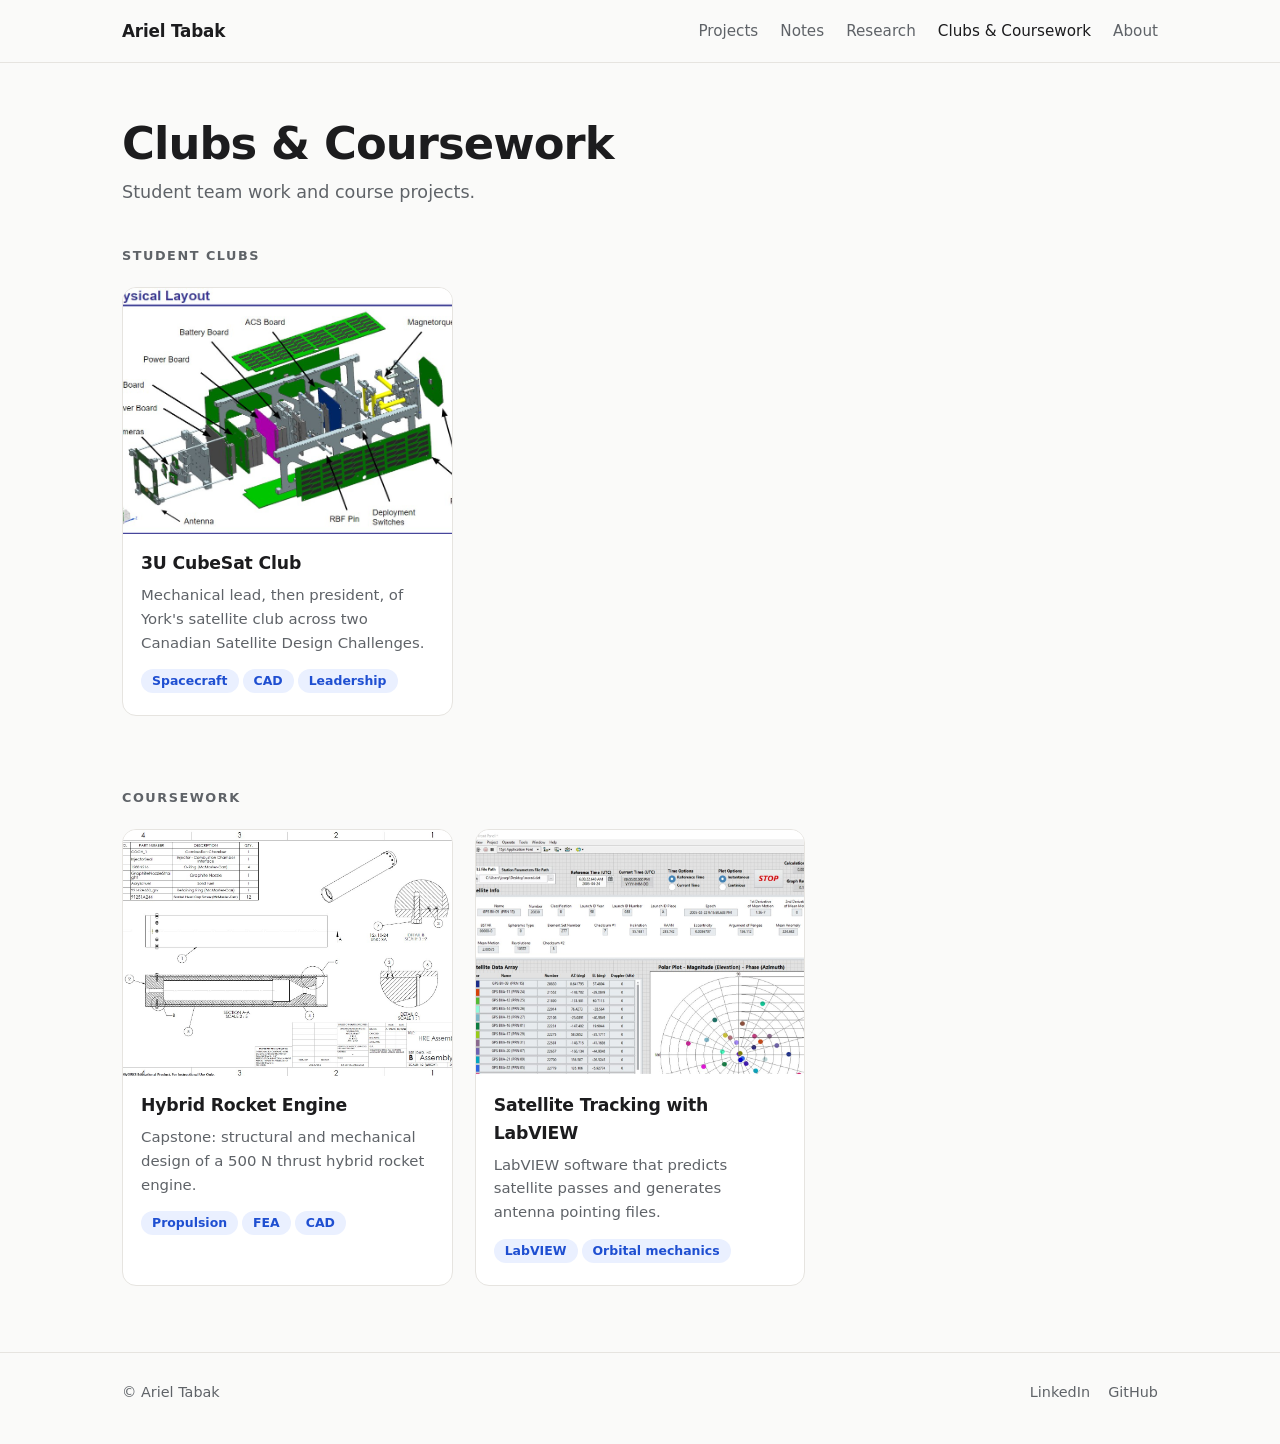
==== clubs-coursework.html @ 86882617 "Add photos, screenshots and drawings from old Google Site CubeSat, hybrid rocket engine, satellite t" ====
<!DOCTYPE html>
<html lang="en">
<head>
<meta charset="utf-8">
<meta name="viewport" content="width=device-width, initial-scale=1">
<title>Clubs &amp; Coursework | Ariel Tabak</title>
<meta name="description" content="Ariel Tabak, R&amp;D engineer specializing in injection molding simulation and structural/thermal FEA. Research, projects and notes.">
<link rel="stylesheet" href="assets/style.css">
</head>
<body>
<header class="site-header"><div class="wrap">
  <a class="brand" href="index.html">Ariel Tabak</a>
  <nav class="nav">
    <a href="projects.html">Projects</a>
    <a href="notes.html">Notes</a>
    <a href="research.html">Research</a>
    <a href="clubs-coursework.html" aria-current="page">Clubs &amp; Coursework</a>
    <a href="index.html#about">About</a>
  </nav>
</div></header>
<main class="wrap">
<section class="page-intro">
  <h1>Clubs &amp; Coursework</h1>
  <p>Student team work and course projects.</p>
</section>
<section>
  <h2 class="section-title">Student clubs</h2>
  <div class="grid">
    <a class="card" href="projects/cubesat-3u.html">
      <img class="thumb" src="images/projects/cubesat-3u-layout.jpg" alt="3U CubeSat Club">
      <div class="body">
        <h3>3U CubeSat Club</h3>
        <p>Mechanical lead, then president, of York's satellite club across two Canadian Satellite Design Challenges.</p>
        <span class="tag">Spacecraft</span><span class="tag">CAD</span><span class="tag">Leadership</span>
      </div>
    </a>
  </div>
</section>
<section>
  <h2 class="section-title">Coursework</h2>
  <div class="grid">
    <a class="card" href="projects/hybrid-rocket-engine.html">
      <img class="thumb" src="images/projects/hybrid-rocket-engine-assembly.jpg" alt="Hybrid Rocket Engine">
      <div class="body">
        <h3>Hybrid Rocket Engine</h3>
        <p>Capstone: structural and mechanical design of a 500&nbsp;N thrust hybrid rocket engine.</p>
        <span class="tag">Propulsion</span><span class="tag">FEA</span><span class="tag">CAD</span>
      </div>
    </a>
    <a class="card" href="projects/satellite-tracking-labview.html">
      <img class="thumb" src="images/projects/satellite-tracking-labview.jpg" alt="Satellite Tracking with LabVIEW">
      <div class="body">
        <h3>Satellite Tracking with LabVIEW</h3>
        <p>LabVIEW software that predicts satellite passes and generates antenna pointing files.</p>
        <span class="tag">LabVIEW</span><span class="tag">Orbital mechanics</span>
      </div>
    </a>
  </div>
</section>
</main>
<footer class="site-footer"><div class="wrap">
  <span>© Ariel Tabak</span>
  <span class="links">
    <a href="https://www.linkedin.com/" target="_blank" rel="noopener">LinkedIn</a>
    <a href="https://github.com/arltabak" target="_blank" rel="noopener">GitHub</a>
  </span>
</div></footer>
</body>
</html>
---- assets/style.css ----
/* ===== Ariel Tabak — portfolio styles =====
   Change the look of the whole site from the variables below. */
:root {
  --bg: #fafaf9;
  --surface: #ffffff;
  --text: #1c1c1e;
  --muted: #5f6368;
  --line: #e6e4e0;
  --accent: #1f4fd1;        /* links, buttons, tags */
  --accent-soft: #eaf0ff;
  --radius: 14px;
  --max: 1080px;
  --font: system-ui, -apple-system, "Segoe UI", Roboto, "Helvetica Neue", Arial, sans-serif;
}

* { box-sizing: border-box; }
html { scroll-behavior: smooth; }
body {
  margin: 0;
  font-family: var(--font);
  color: var(--text);
  background: var(--bg);
  line-height: 1.6;
  -webkit-font-smoothing: antialiased;
}
img { max-width: 100%; display: block; }
a { color: var(--accent); text-decoration: none; }
a:hover { text-decoration: underline; }

.wrap { max-width: var(--max); margin: 0 auto; padding: 0 22px; }

/* ---------- Header ---------- */
.site-header {
  position: sticky; top: 0; z-index: 10;
  background: rgba(250, 250, 249, 0.9);
  backdrop-filter: blur(8px);
  border-bottom: 1px solid var(--line);
}
.site-header .wrap {
  display: flex; align-items: center; justify-content: space-between;
  height: 62px;
}
.brand { font-weight: 700; font-size: 1.05rem; color: var(--text); letter-spacing: -0.01em; }
.brand:hover { text-decoration: none; }
.nav { display: flex; gap: 22px; }
.nav a { color: var(--muted); font-size: 0.95rem; }
.nav a:hover, .nav a[aria-current="page"] { color: var(--text); text-decoration: none; }

/* ---------- Hero ---------- */
.hero { padding: 72px 0 48px; }
.hero h1 {
  font-size: clamp(2.1rem, 5vw, 3.2rem);
  line-height: 1.1; letter-spacing: -0.02em; margin: 0 0 14px;
}
.hero .role { font-size: 1.15rem; color: var(--muted); margin: 0 0 18px; max-width: 46rem; }
.hero p { max-width: 46rem; margin: 0 0 26px; }
.buttons { display: flex; flex-wrap: wrap; gap: 10px; }
.btn {
  display: inline-block; padding: 10px 18px; border-radius: 999px;
  border: 1px solid var(--line); background: var(--surface);
  color: var(--text); font-weight: 600; font-size: 0.95rem;
}
.btn:hover { text-decoration: none; border-color: var(--text); }
.btn.primary { background: var(--text); color: #fff; border-color: var(--text); }
.btn.primary:hover { opacity: 0.88; }

/* ---------- Sections ---------- */
section { padding: 36px 0; }
.section-title {
  font-size: 0.8rem; text-transform: uppercase; letter-spacing: 0.12em;
  color: var(--muted); margin: 0 0 20px; font-weight: 700;
}
.skills { display: flex; flex-wrap: wrap; gap: 8px; }

/* ---------- Project grid ---------- */
.grid {
  display: grid; gap: 22px;
  grid-template-columns: repeat(auto-fill, minmax(290px, 1fr));
}
.card {
  display: block; background: var(--surface); border: 1px solid var(--line);
  border-radius: var(--radius); overflow: hidden; color: var(--text);
  transition: transform 0.18s ease, box-shadow 0.18s ease;
}
.card:hover { text-decoration: none; transform: translateY(-3px); box-shadow: 0 10px 28px rgba(0,0,0,0.08); }
.card .thumb { aspect-ratio: 4 / 3; width: 100%; object-fit: cover; background: #eceae6; }
.card .body { padding: 16px 18px 18px; }
.card h3 { margin: 0 0 6px; font-size: 1.08rem; letter-spacing: -0.01em; }
.card p { margin: 0 0 12px; color: var(--muted); font-size: 0.93rem; }

.tag {
  display: inline-block; background: var(--accent-soft); color: var(--accent);
  border-radius: 999px; padding: 2px 11px; font-size: 0.78rem; font-weight: 600;
  margin: 0 4px 4px 0;
}

/* ---------- Project page ---------- */
.project-head { padding: 48px 0 18px; }
.back { font-size: 0.92rem; color: var(--muted); }
.project-head h1 { font-size: clamp(1.9rem, 4.5vw, 2.7rem); line-height: 1.15; letter-spacing: -0.02em; margin: 14px 0 10px; }
.project-head .summary { color: var(--muted); font-size: 1.1rem; max-width: 46rem; margin: 0 0 14px; }
.meta { display: flex; flex-wrap: wrap; gap: 6px 24px; color: var(--muted); font-size: 0.92rem; margin-bottom: 12px; }
.meta strong { color: var(--text); font-weight: 600; }
.hero-img { border-radius: var(--radius); border: 1px solid var(--line); width: 100%; aspect-ratio: 16 / 9; object-fit: cover; background: #eceae6; }
.prose { max-width: 46rem; padding: 18px 0 40px; }
.prose h2 { font-size: 1.3rem; letter-spacing: -0.01em; margin: 34px 0 8px; }
.prose ul { padding-left: 1.2rem; }
.gallery { display: grid; gap: 14px; grid-template-columns: repeat(auto-fill, minmax(240px, 1fr)); margin: 16px 0; }
.gallery figure { margin: 0; }
.gallery img { border-radius: 10px; border: 1px solid var(--line); }
.gallery figcaption { color: var(--muted); font-size: 0.85rem; margin-top: 6px; }
.hero-fig { margin: 0; }
.hero-fig figcaption, .prose figcaption { color: var(--muted); font-size: 0.85rem; margin-top: 8px; }
.gallery figure.wide { grid-column: 1 / -1; }
.stats {
  display: grid; gap: 12px; margin: 26px 0 4px;
  grid-template-columns: repeat(auto-fit, minmax(160px, 1fr));
}
.stats div { background: var(--surface); border: 1px solid var(--line); border-radius: 12px; padding: 14px 16px; }
.stats strong { display: block; font-size: 1.25rem; letter-spacing: -0.01em; }
.stats span { color: var(--muted); font-size: 0.85rem; }
.prose li { margin-bottom: 6px; }
.pubs { margin-top: 34px; padding: 4px 20px 12px; background: var(--surface); border: 1px solid var(--line); border-radius: 12px; }
.pubs h2 { margin-top: 18px; }
.pubs li { font-size: 0.93rem; }
.todo { background: #fff7e0; border: 1px dashed #e0b84a; border-radius: 8px; padding: 2px 8px; color: #7a5a00; font-size: 0.9em; }
.next-prev { display: flex; justify-content: space-between; gap: 16px; border-top: 1px solid var(--line); padding: 22px 0 8px; font-size: 0.95rem; }

/* ---------- Section pages ---------- */
.page-intro { padding: 56px 0 4px; }
.page-intro h1 { font-size: clamp(2rem, 5vw, 2.8rem); line-height: 1.1; letter-spacing: -0.02em; margin: 0 0 10px; }
.page-intro p { color: var(--muted); font-size: 1.1rem; margin: 0; max-width: 46rem; }
.empty { color: var(--muted); font-style: italic; margin: 0; }

/* Home: section overview cards */
.section-grid { display: grid; gap: 16px; grid-template-columns: repeat(auto-fill, minmax(230px, 1fr)); }
.section-card {
  display: flex; flex-direction: column; gap: 6px;
  background: var(--surface); border: 1px solid var(--line); border-radius: var(--radius);
  padding: 18px 20px; color: var(--text);
  transition: border-color 0.15s ease, transform 0.15s ease;
}
.section-card:hover { text-decoration: none; border-color: var(--text); transform: translateY(-2px); }
.section-card h3 { margin: 0; font-size: 1.08rem; }
.section-card .arrow { color: var(--accent); }
.section-card p { margin: 0; color: var(--muted); font-size: 0.92rem; flex: 1; }
.section-card .count { font-size: 0.8rem; font-weight: 600; color: var(--accent); }

/* Compact list (smaller projects, notes) */
.rows { border-top: 1px solid var(--line); }
.rows .empty { padding: 14px 0; }
.row {
  display: grid; grid-template-columns: minmax(0, 1fr) auto; gap: 2px 16px;
  padding: 14px 4px; border-bottom: 1px solid var(--line); color: var(--text);
}
.row:hover { text-decoration: none; background: var(--surface); }
.row-title { font-weight: 600; }
.row-desc { grid-column: 1; color: var(--muted); font-size: 0.92rem; }
.row-meta { grid-column: 2; grid-row: 1; color: var(--muted); font-size: 0.85rem; white-space: nowrap; }

/* ---------- Footer ---------- */
.site-footer { border-top: 1px solid var(--line); margin-top: 30px; padding: 28px 0 40px; color: var(--muted); font-size: 0.9rem; }
.site-footer .wrap { display: flex; flex-wrap: wrap; justify-content: space-between; gap: 12px; }
.site-footer a { color: var(--muted); }
.site-footer .links { display: flex; gap: 18px; }

@media (max-width: 760px) {
  .site-header .wrap { flex-direction: column; align-items: flex-start; height: auto; padding-top: 12px; }
  .nav { flex-wrap: wrap; gap: 4px 18px; width: 100%; padding: 6px 0 10px; }
}
@media (max-width: 560px) {
  .hero { padding: 40px 0 28px; }
  .page-intro { padding-top: 36px; }
}

/* Real photos on project pages: show the whole image rather than cropping to 16:9 */
.hero-fig .hero-img { aspect-ratio: auto; max-height: 620px; object-fit: contain; background: var(--surface); }

/* Don't blow small images up past their real size */
.hero-fig .hero-img { width: auto; max-width: 100%; margin: 0 auto; }
.hero-fig video.hero-img { width: 100%; }
.gallery img { background: #fff; }
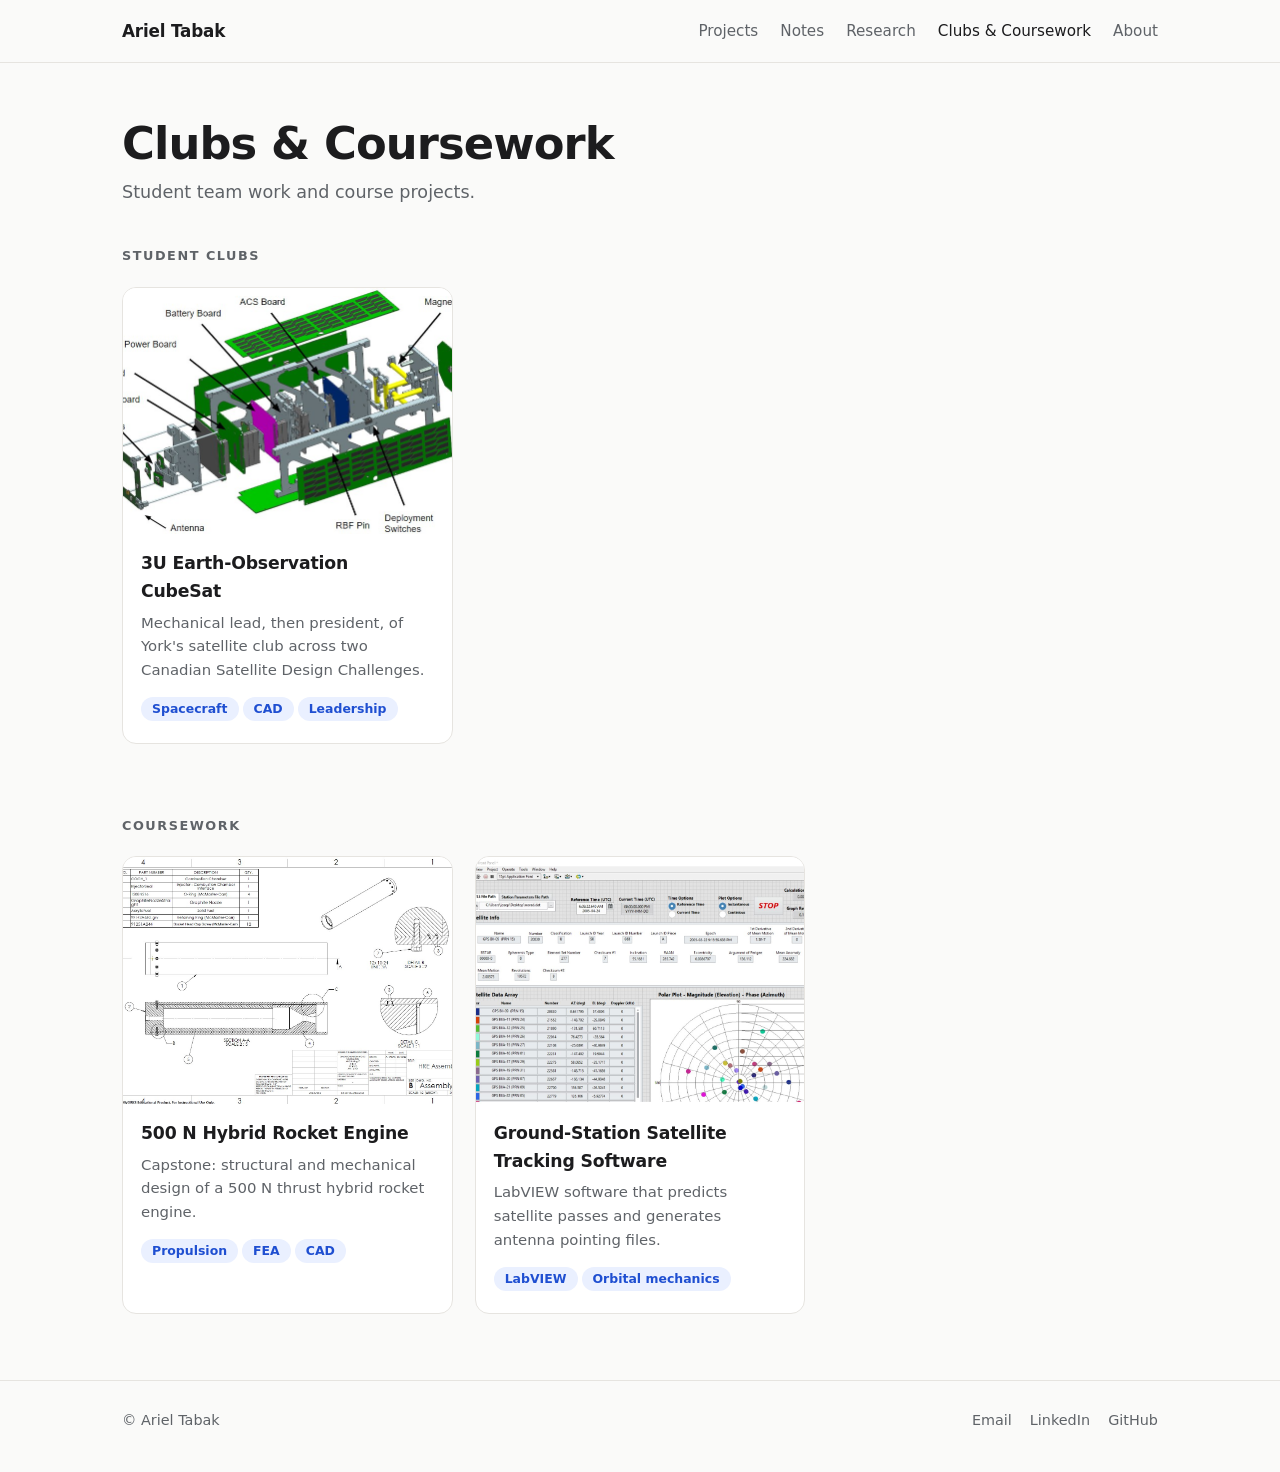
==== commit 410ff0b5: "Apply MIT CommKit portfolio guidance - Cover page: short intro, LinkedIn and email up front, feature" ====
--- a/clubs-coursework.html
+++ b/clubs-coursework.html
@@ -27,9 +27,9 @@
   <h2 class="section-title">Student clubs</h2>
   <div class="grid">
     <a class="card" href="projects/cubesat-3u.html">
-      <img class="thumb" src="images/projects/cubesat-3u-layout.jpg" alt="3U CubeSat Club">
+      <img class="thumb" src="images/projects/cubesat-3u-thumb.jpg" alt="3U Earth-Observation CubeSat">
       <div class="body">
-        <h3>3U CubeSat Club</h3>
+        <h3>3U Earth-Observation CubeSat</h3>
         <p>Mechanical lead, then president, of York's satellite club across two Canadian Satellite Design Challenges.</p>
         <span class="tag">Spacecraft</span><span class="tag">CAD</span><span class="tag">Leadership</span>
       </div>
@@ -40,17 +40,17 @@
   <h2 class="section-title">Coursework</h2>
   <div class="grid">
     <a class="card" href="projects/hybrid-rocket-engine.html">
-      <img class="thumb" src="images/projects/hybrid-rocket-engine-assembly.jpg" alt="Hybrid Rocket Engine">
+      <img class="thumb" src="images/projects/hybrid-rocket-engine-assembly.jpg" alt="500&nbsp;N Hybrid Rocket Engine">
       <div class="body">
-        <h3>Hybrid Rocket Engine</h3>
+        <h3>500&nbsp;N Hybrid Rocket Engine</h3>
         <p>Capstone: structural and mechanical design of a 500&nbsp;N thrust hybrid rocket engine.</p>
         <span class="tag">Propulsion</span><span class="tag">FEA</span><span class="tag">CAD</span>
       </div>
     </a>
     <a class="card" href="projects/satellite-tracking-labview.html">
-      <img class="thumb" src="images/projects/satellite-tracking-labview.jpg" alt="Satellite Tracking with LabVIEW">
+      <img class="thumb" src="images/projects/satellite-tracking-labview.jpg" alt="Ground-Station Satellite Tracking Software">
       <div class="body">
-        <h3>Satellite Tracking with LabVIEW</h3>
+        <h3>Ground-Station Satellite Tracking Software</h3>
         <p>LabVIEW software that predicts satellite passes and generates antenna pointing files.</p>
         <span class="tag">LabVIEW</span><span class="tag">Orbital mechanics</span>
       </div>
@@ -61,7 +61,8 @@
 <footer class="site-footer"><div class="wrap">
   <span>© Ariel Tabak</span>
   <span class="links">
-    <a href="https://www.linkedin.com/" target="_blank" rel="noopener">LinkedIn</a>
+    <a href="mailto:arieltabak@gmail.com">Email</a>
+    <a href="https://www.linkedin.com/in/ariel-tabak/" target="_blank" rel="noopener">LinkedIn</a>
     <a href="https://github.com/arltabak" target="_blank" rel="noopener">GitHub</a>
   </span>
 </div></footer>
--- a/assets/style.css
+++ b/assets/style.css
@@ -112,13 +112,6 @@
 .hero-fig { margin: 0; }
 .hero-fig figcaption, .prose figcaption { color: var(--muted); font-size: 0.85rem; margin-top: 8px; }
 .gallery figure.wide { grid-column: 1 / -1; }
-.stats {
-  display: grid; gap: 12px; margin: 26px 0 4px;
-  grid-template-columns: repeat(auto-fit, minmax(160px, 1fr));
-}
-.stats div { background: var(--surface); border: 1px solid var(--line); border-radius: 12px; padding: 14px 16px; }
-.stats strong { display: block; font-size: 1.25rem; letter-spacing: -0.01em; }
-.stats span { color: var(--muted); font-size: 0.85rem; }
 .prose li { margin-bottom: 6px; }
 .pubs { margin-top: 34px; padding: 4px 20px 12px; background: var(--surface); border: 1px solid var(--line); border-radius: 12px; }
 .pubs h2 { margin-top: 18px; }
@@ -180,3 +173,6 @@
 .hero-fig .hero-img { width: auto; max-width: 100%; margin: 0 auto; }
 .hero-fig video.hero-img { width: 100%; }
 .gallery img { background: #fff; }
+.gallery video { width: 100%; display: block; border-radius: 10px; border: 1px solid var(--line); background: #fff; }
+.inline-fig { margin: 18px 0 6px; max-width: 520px; }
+.inline-fig video, .inline-fig img { width: 100%; display: block; border-radius: 10px; border: 1px solid var(--line); }
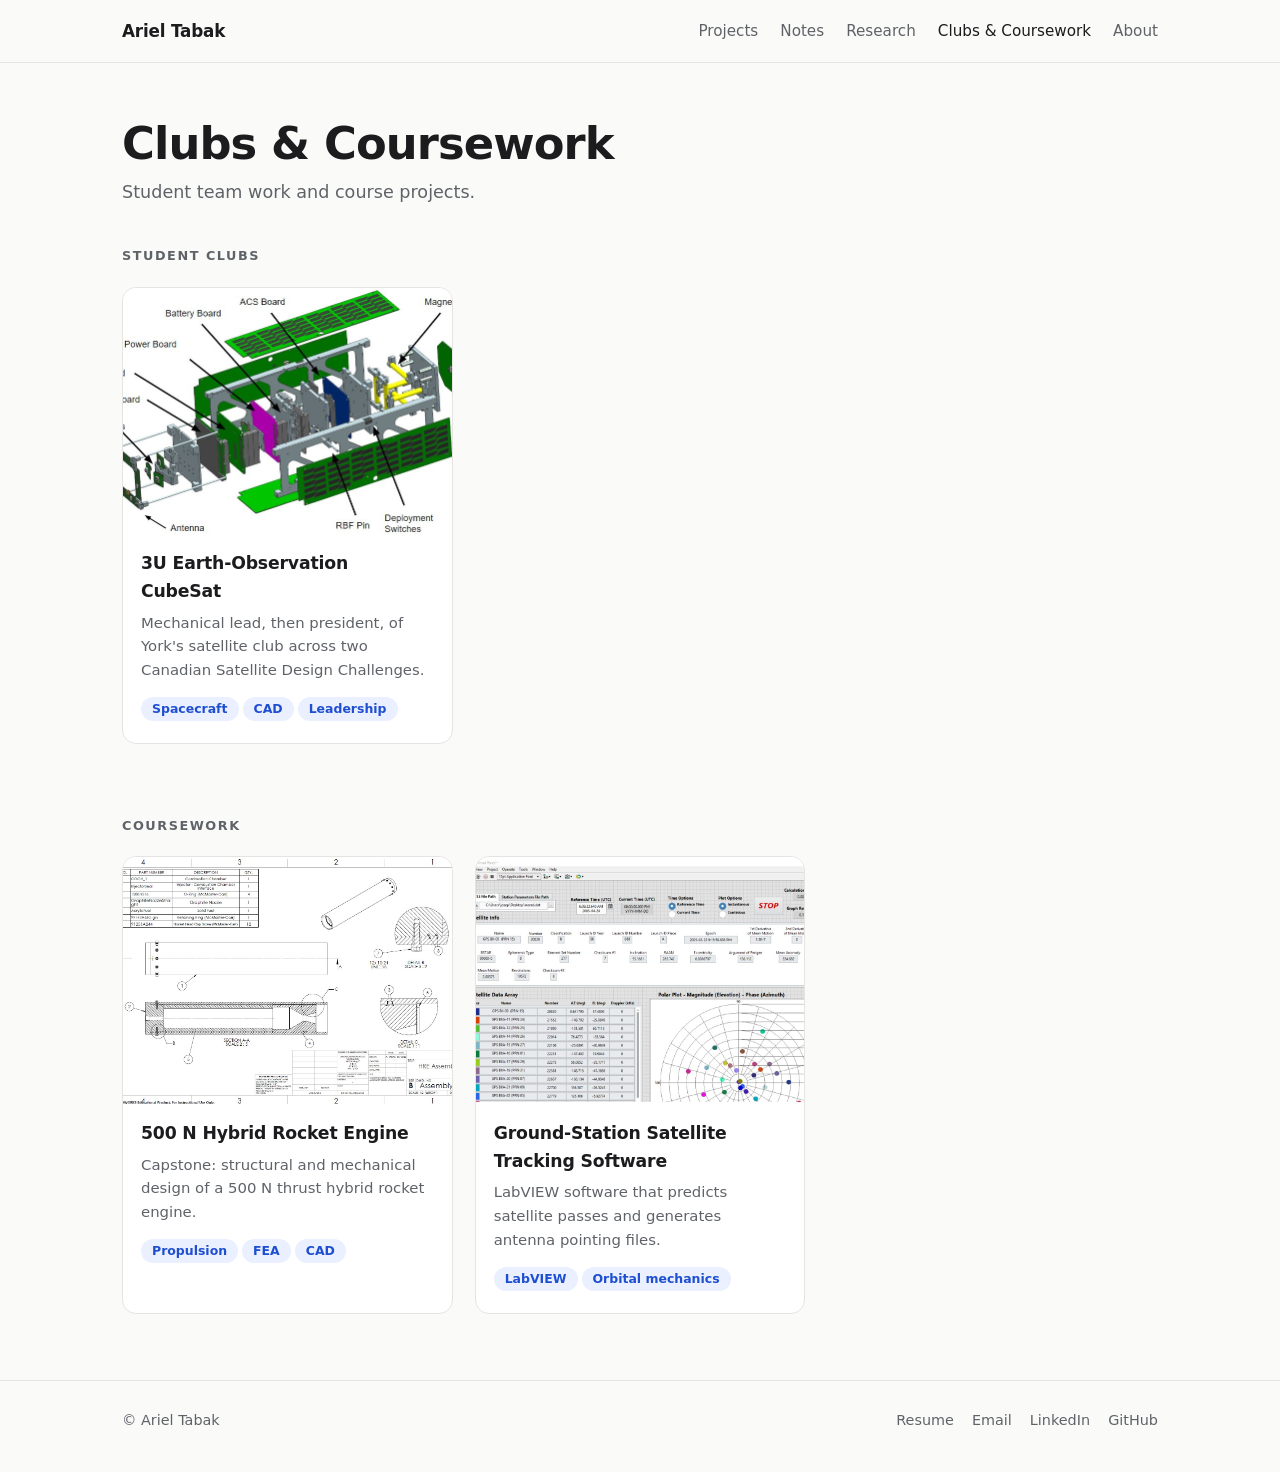
==== commit 011351d1: "Add public resume PDF and Resume links Phone number removed and website link changed to arieltabak.c" ====
--- a/clubs-coursework.html
+++ b/clubs-coursework.html
@@ -5,7 +5,7 @@
 <meta name="viewport" content="width=device-width, initial-scale=1">
 <title>Clubs &amp; Coursework | Ariel Tabak</title>
 <meta name="description" content="Ariel Tabak, R&amp;D engineer specializing in injection molding simulation and structural/thermal FEA. Research, projects and notes.">
-<link rel="stylesheet" href="assets/style.css">
+<link rel="stylesheet" href="assets/style.css?v=3">
 </head>
 <body>
 <header class="site-header"><div class="wrap">
@@ -61,6 +61,7 @@
 <footer class="site-footer"><div class="wrap">
   <span>© Ariel Tabak</span>
   <span class="links">
+    <a href="Ariel_Tabak_Resume.pdf" target="_blank" rel="noopener">Resume</a>
     <a href="mailto:arieltabak@gmail.com">Email</a>
     <a href="https://www.linkedin.com/in/ariel-tabak/" target="_blank" rel="noopener">LinkedIn</a>
     <a href="https://github.com/arltabak" target="_blank" rel="noopener">GitHub</a>
--- a/assets/style.css
+++ b/assets/style.css
@@ -176,3 +176,47 @@
 .gallery video { width: 100%; display: block; border-radius: 10px; border: 1px solid var(--line); background: #fff; }
 .inline-fig { margin: 18px 0 6px; max-width: 520px; }
 .inline-fig video, .inline-fig img { width: 100%; display: block; border-radius: 10px; border: 1px solid var(--line); }
+
+/* Three-up gallery row (e.g. trajectory clips) */
+.gallery.three { grid-template-columns: repeat(3, 1fr); }
+.gallery.three { gap: 10px; }
+.gallery.three.even img, .gallery.three.even video { aspect-ratio: 4 / 3; object-fit: cover; }
+@media (max-width: 560px) { .gallery.three figcaption { font-size: 0.75rem; } }
+
+/* Side-by-side hero (e.g. early vs final iteration) */
+.hero-pair { display: grid; grid-template-columns: 1fr 1fr; gap: 14px; }
+.hero-pair figure { margin: 0; }
+.hero-pair img { width: 100%; aspect-ratio: 1 / 1; object-fit: cover; border-radius: var(--radius); border: 1px solid var(--line); display: block; }
+.hero-pair figcaption { color: var(--muted); font-size: 0.85rem; margin-top: 8px; }
+
+/* ---------- Pop-up image viewer ---------- */
+.zoomable { cursor: zoom-in; }
+.lb {
+  position: fixed; inset: 0; z-index: 100; display: none;
+  align-items: center; justify-content: center; padding: 16px;
+  background: rgba(20, 20, 24, 0.55);
+  -webkit-backdrop-filter: blur(3px); backdrop-filter: blur(3px);
+}
+.lb.open { display: flex; animation: lb-fade 0.15s ease-out; }
+.lb-card {
+  position: relative; background: var(--surface); border-radius: 16px;
+  box-shadow: 0 20px 60px rgba(0,0,0,0.35);
+  width: min(900px, 94vw); max-height: 86vh;
+  display: flex; flex-direction: column; overflow: hidden;
+  animation: lb-pop 0.18s ease-out;
+}
+.lb-stage { display: flex; align-items: center; justify-content: center; background: #f2f1ee; min-height: 0; flex: 1; }
+.lb-stage img, .lb-stage video { display: block; max-width: 100%; max-height: calc(86vh - 70px); object-fit: contain; }
+.lb-bar { display: flex; align-items: center; gap: 10px; padding: 10px 12px; border-top: 1px solid var(--line); }
+.lb-cap { flex: 1; margin: 0; color: var(--muted); font-size: 0.9rem; line-height: 1.4; }
+.lb-count { color: var(--muted); font-size: 0.8rem; white-space: nowrap; }
+.lb button {
+  border: 1px solid var(--line); background: var(--surface); color: var(--text);
+  width: 38px; height: 38px; border-radius: 50%; cursor: pointer;
+  font-size: 1.35rem; line-height: 1; display: inline-flex; align-items: center; justify-content: center; flex: none;
+}
+.lb button:hover { border-color: var(--text); }
+.lb-close { position: absolute; top: 10px; right: 10px; z-index: 2; box-shadow: 0 2px 8px rgba(0,0,0,0.15); }
+@keyframes lb-fade { from { opacity: 0; } to { opacity: 1; } }
+@keyframes lb-pop { from { transform: scale(0.96); opacity: 0; } to { transform: none; opacity: 1; } }
+html.lb-lock, html.lb-lock body { overflow: hidden; }
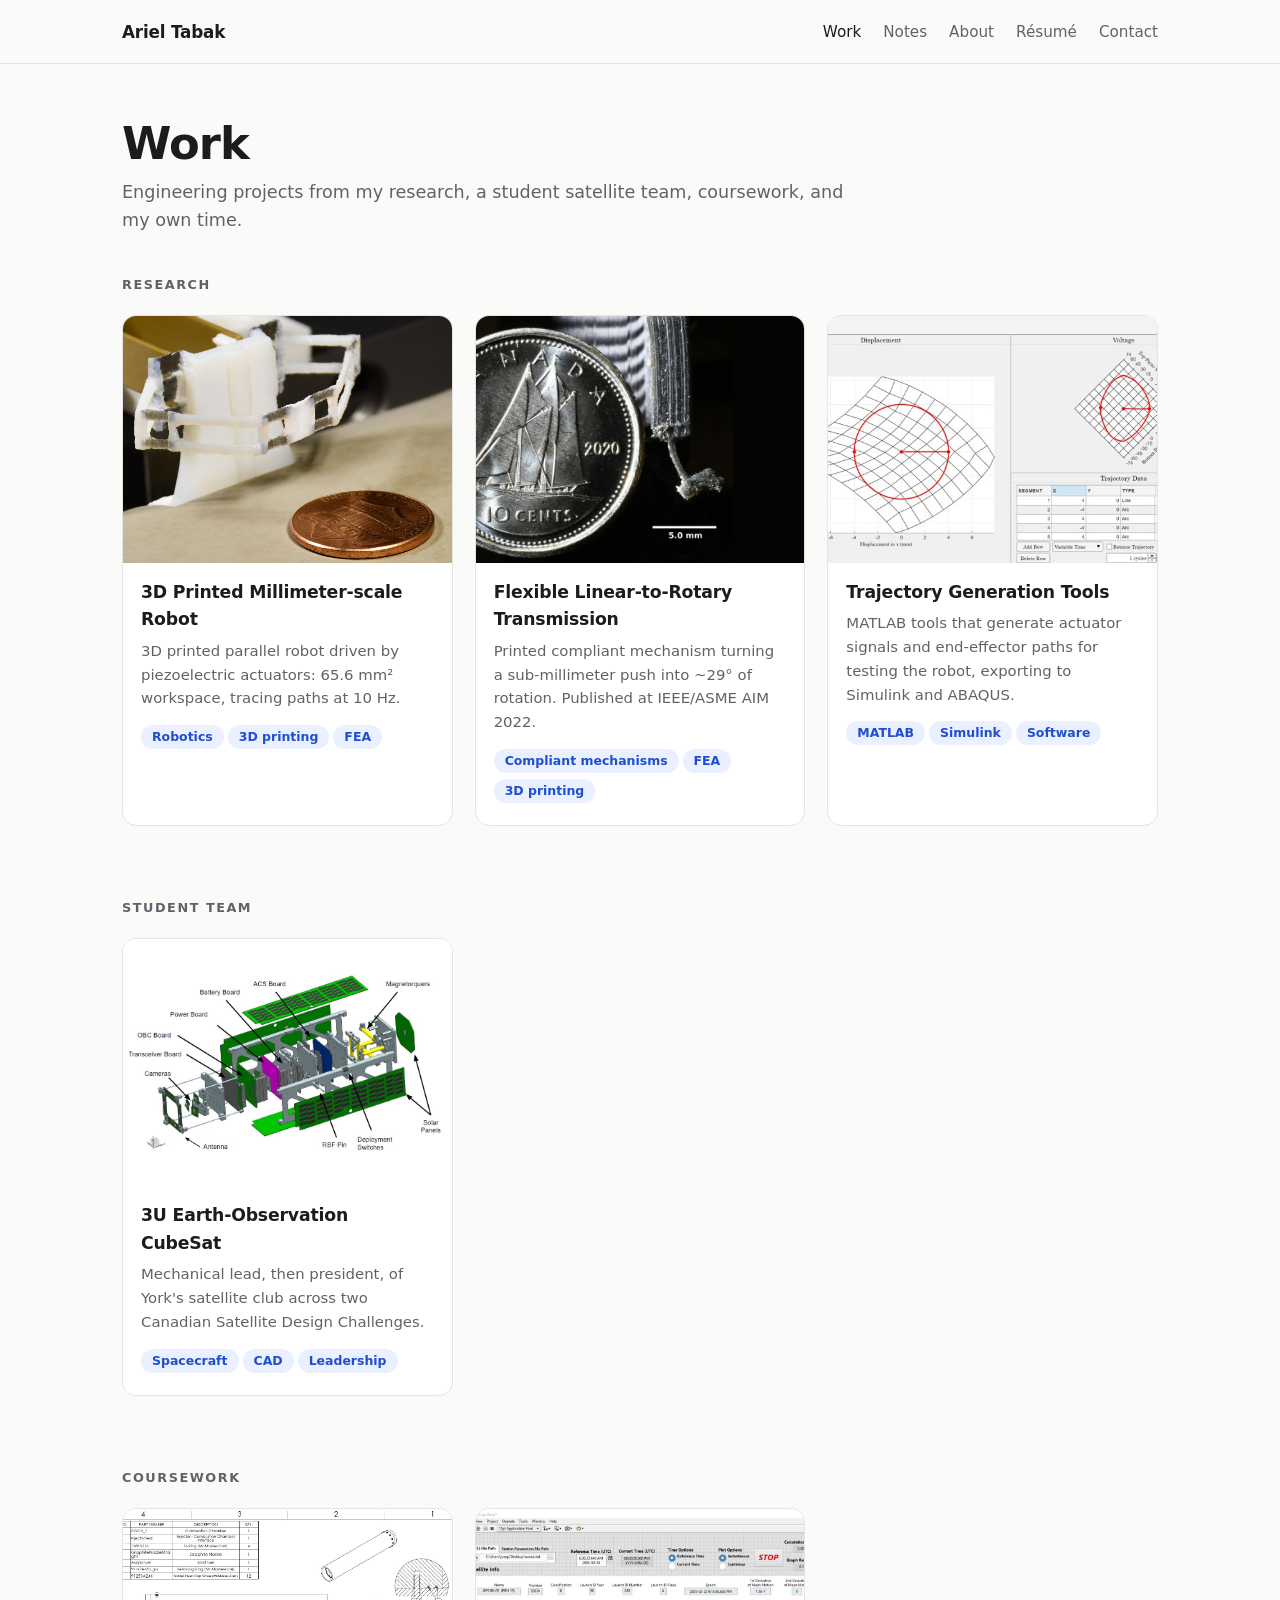
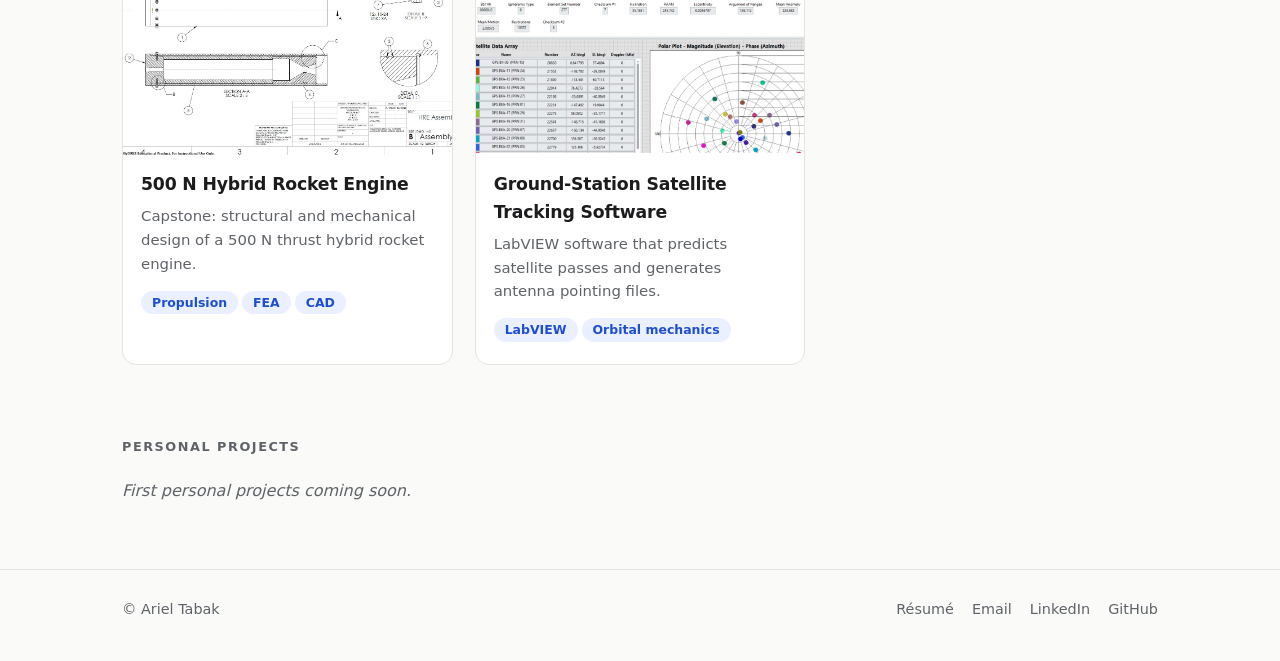
==== commit cd2f3777: "Act on portfolio review: single Work page, accuracy and writing fixes - One Work page with Research," ====
--- a/clubs-coursework.html
+++ b/clubs-coursework.html
@@ -1,71 +1,6 @@
 <!DOCTYPE html>
-<html lang="en">
-<head>
-<meta charset="utf-8">
-<meta name="viewport" content="width=device-width, initial-scale=1">
-<title>Clubs &amp; Coursework | Ariel Tabak</title>
-<meta name="description" content="Ariel Tabak, R&amp;D engineer specializing in injection molding simulation and structural/thermal FEA. Research, projects and notes.">
-<link rel="stylesheet" href="assets/style.css?v=3">
-</head>
-<body>
-<header class="site-header"><div class="wrap">
-  <a class="brand" href="index.html">Ariel Tabak</a>
-  <nav class="nav">
-    <a href="projects.html">Projects</a>
-    <a href="notes.html">Notes</a>
-    <a href="research.html">Research</a>
-    <a href="clubs-coursework.html" aria-current="page">Clubs &amp; Coursework</a>
-    <a href="index.html#about">About</a>
-  </nav>
-</div></header>
-<main class="wrap">
-<section class="page-intro">
-  <h1>Clubs &amp; Coursework</h1>
-  <p>Student team work and course projects.</p>
-</section>
-<section>
-  <h2 class="section-title">Student clubs</h2>
-  <div class="grid">
-    <a class="card" href="projects/cubesat-3u.html">
-      <img class="thumb" src="images/projects/cubesat-3u-thumb.jpg" alt="3U Earth-Observation CubeSat">
-      <div class="body">
-        <h3>3U Earth-Observation CubeSat</h3>
-        <p>Mechanical lead, then president, of York's satellite club across two Canadian Satellite Design Challenges.</p>
-        <span class="tag">Spacecraft</span><span class="tag">CAD</span><span class="tag">Leadership</span>
-      </div>
-    </a>
-  </div>
-</section>
-<section>
-  <h2 class="section-title">Coursework</h2>
-  <div class="grid">
-    <a class="card" href="projects/hybrid-rocket-engine.html">
-      <img class="thumb" src="images/projects/hybrid-rocket-engine-assembly.jpg" alt="500&nbsp;N Hybrid Rocket Engine">
-      <div class="body">
-        <h3>500&nbsp;N Hybrid Rocket Engine</h3>
-        <p>Capstone: structural and mechanical design of a 500&nbsp;N thrust hybrid rocket engine.</p>
-        <span class="tag">Propulsion</span><span class="tag">FEA</span><span class="tag">CAD</span>
-      </div>
-    </a>
-    <a class="card" href="projects/satellite-tracking-labview.html">
-      <img class="thumb" src="images/projects/satellite-tracking-labview.jpg" alt="Ground-Station Satellite Tracking Software">
-      <div class="body">
-        <h3>Ground-Station Satellite Tracking Software</h3>
-        <p>LabVIEW software that predicts satellite passes and generates antenna pointing files.</p>
-        <span class="tag">LabVIEW</span><span class="tag">Orbital mechanics</span>
-      </div>
-    </a>
-  </div>
-</section>
-</main>
-<footer class="site-footer"><div class="wrap">
-  <span>© Ariel Tabak</span>
-  <span class="links">
-    <a href="Ariel_Tabak_Resume.pdf" target="_blank" rel="noopener">Resume</a>
-    <a href="mailto:arieltabak@gmail.com">Email</a>
-    <a href="https://www.linkedin.com/in/ariel-tabak/" target="_blank" rel="noopener">LinkedIn</a>
-    <a href="https://github.com/arltabak" target="_blank" rel="noopener">GitHub</a>
-  </span>
-</div></footer>
-</body>
-</html>
+<html lang="en"><head><meta charset="utf-8">
+<title>Moved | Ariel Tabak</title>
+<meta http-equiv="refresh" content="0; url=work.html#student-team">
+<link rel="canonical" href="work.html#student-team">
+</head><body><p>This page has moved to <a href="work.html#student-team">work.html#student-team</a>.</p></body></html>
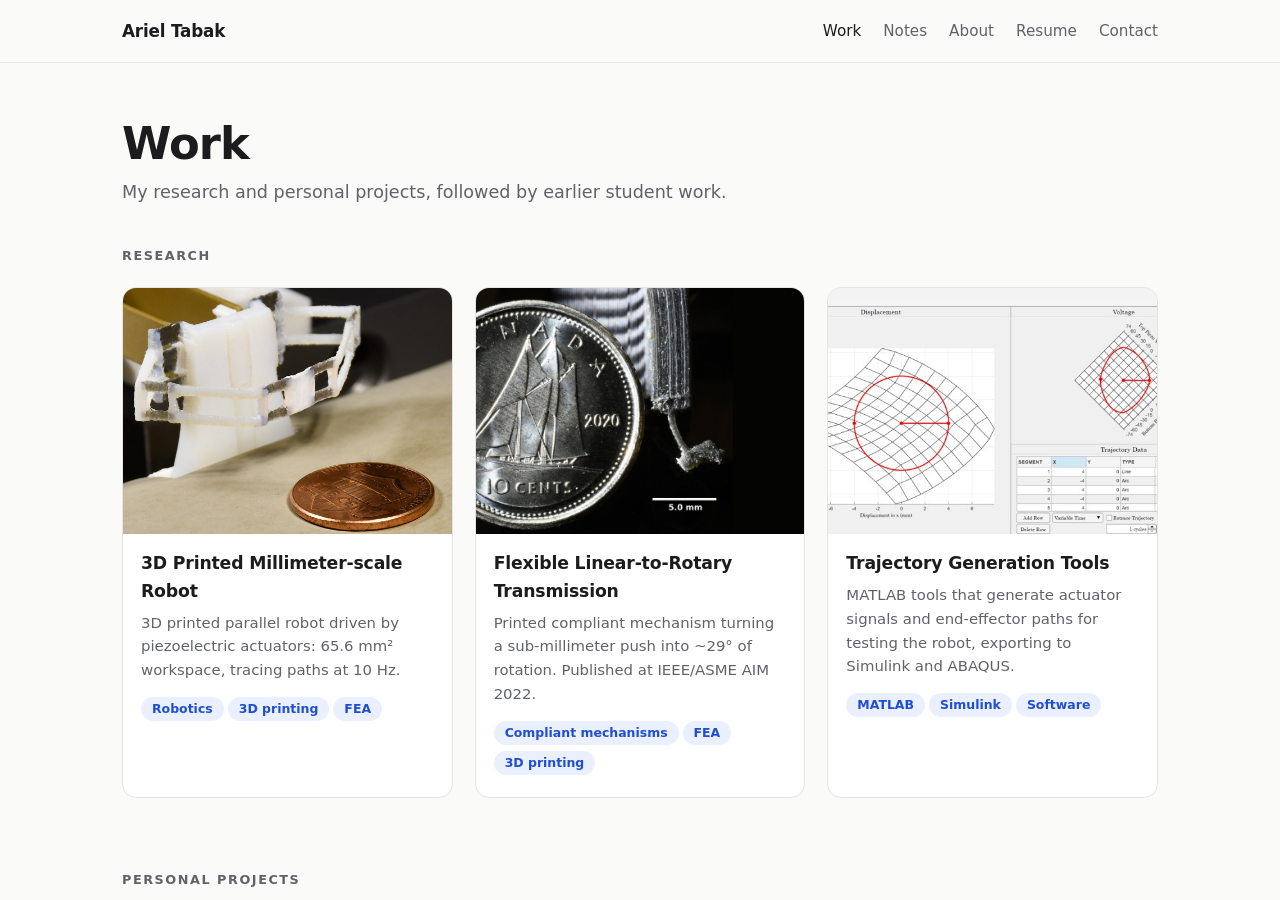
==== commit 6b84be74: "Put research first; move club and course work to an Earlier work section - Home features the three r" ====
--- a/clubs-coursework.html
+++ b/clubs-coursework.html
@@ -1,6 +1,6 @@
 <!DOCTYPE html>
 <html lang="en"><head><meta charset="utf-8">
 <title>Moved | Ariel Tabak</title>
-<meta http-equiv="refresh" content="0; url=work.html#student-team">
-<link rel="canonical" href="work.html#student-team">
-</head><body><p>This page has moved to <a href="work.html#student-team">work.html#student-team</a>.</p></body></html>
+<meta http-equiv="refresh" content="0; url=work.html#earlier">
+<link rel="canonical" href="work.html#earlier">
+</head><body><p>This page has moved to <a href="work.html#earlier">work.html#student-team</a>.</p></body></html>
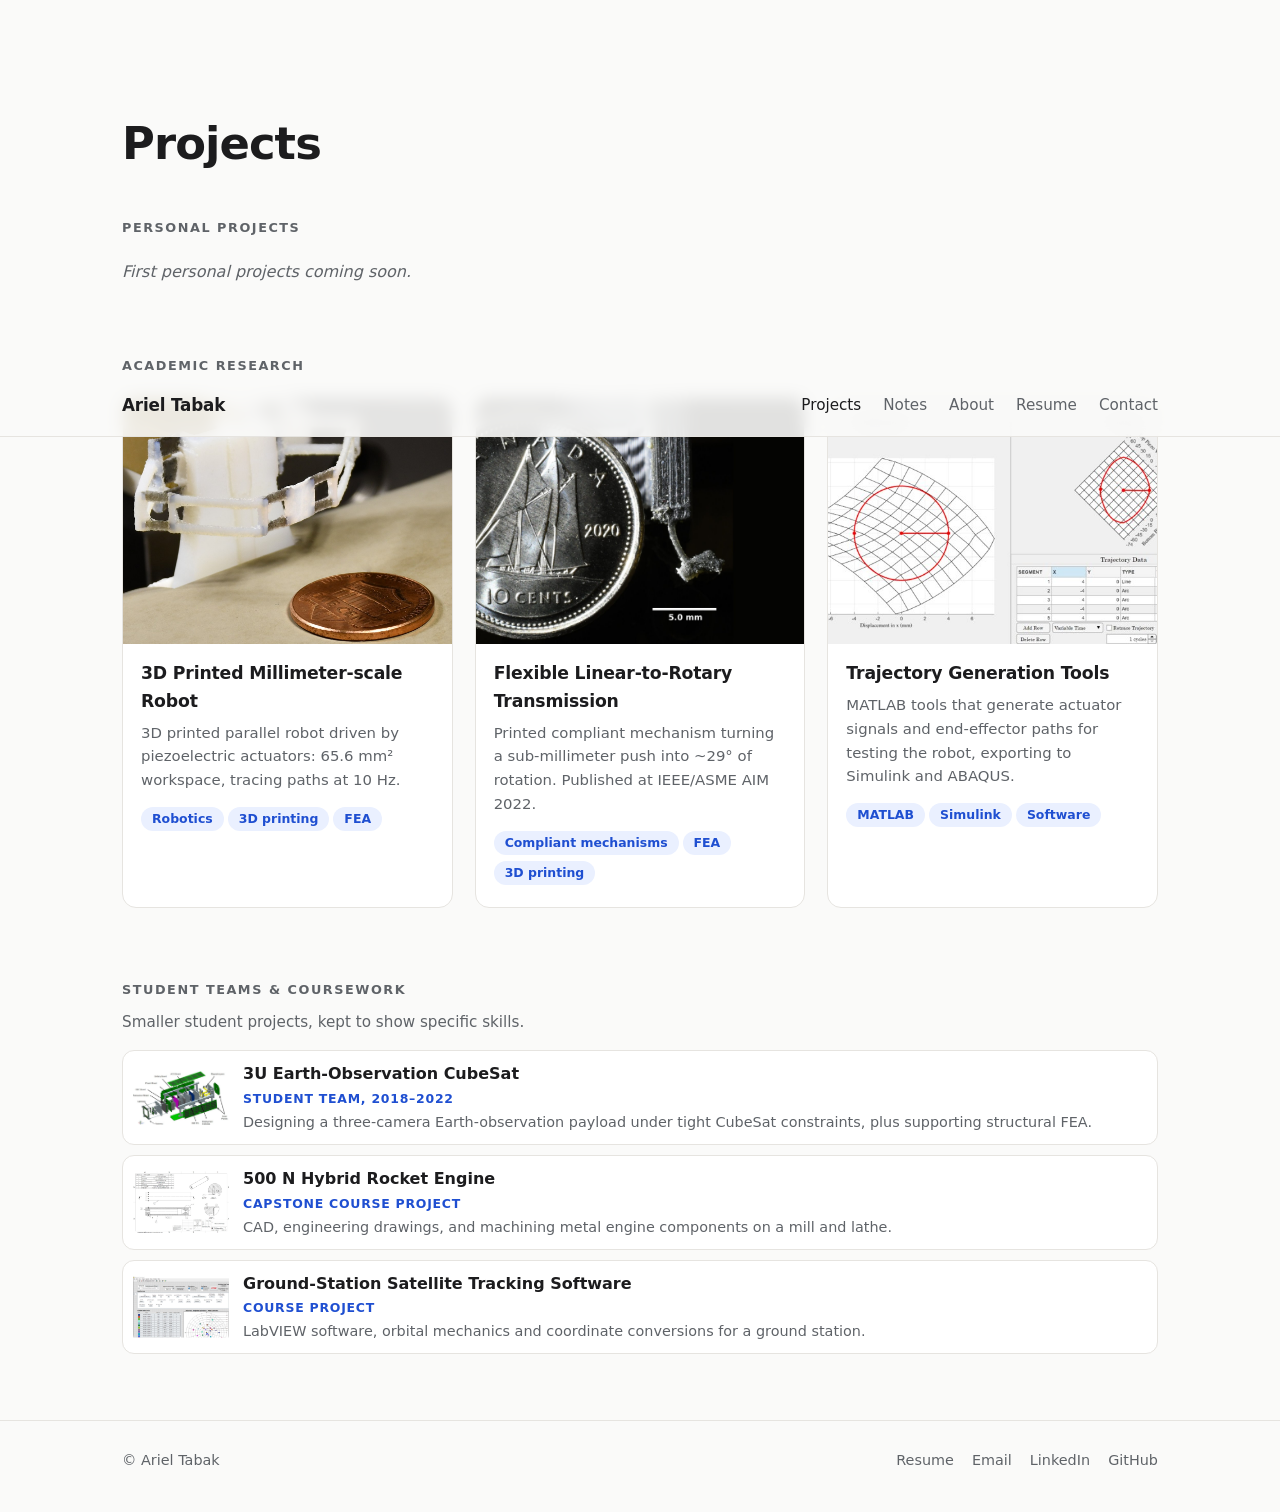
==== commit 9be17d38: "Rename Work to Projects Page moves to projects.html (work.html, research.html and clubs-coursework.h" ====
--- a/clubs-coursework.html
+++ b/clubs-coursework.html
@@ -1,6 +1,6 @@
 <!DOCTYPE html>
 <html lang="en"><head><meta charset="utf-8">
 <title>Moved | Ariel Tabak</title>
-<meta http-equiv="refresh" content="0; url=work.html#earlier">
-<link rel="canonical" href="work.html#earlier">
-</head><body><p>This page has moved to <a href="work.html#earlier">work.html#student-team</a>.</p></body></html>
+<meta http-equiv="refresh" content="0; url=projects.html#earlier">
+<link rel="canonical" href="projects.html#earlier">
+</head><body><p>This page has moved to <a href="projects.html#earlier">projects.html#earlier</a>.</p></body></html>
